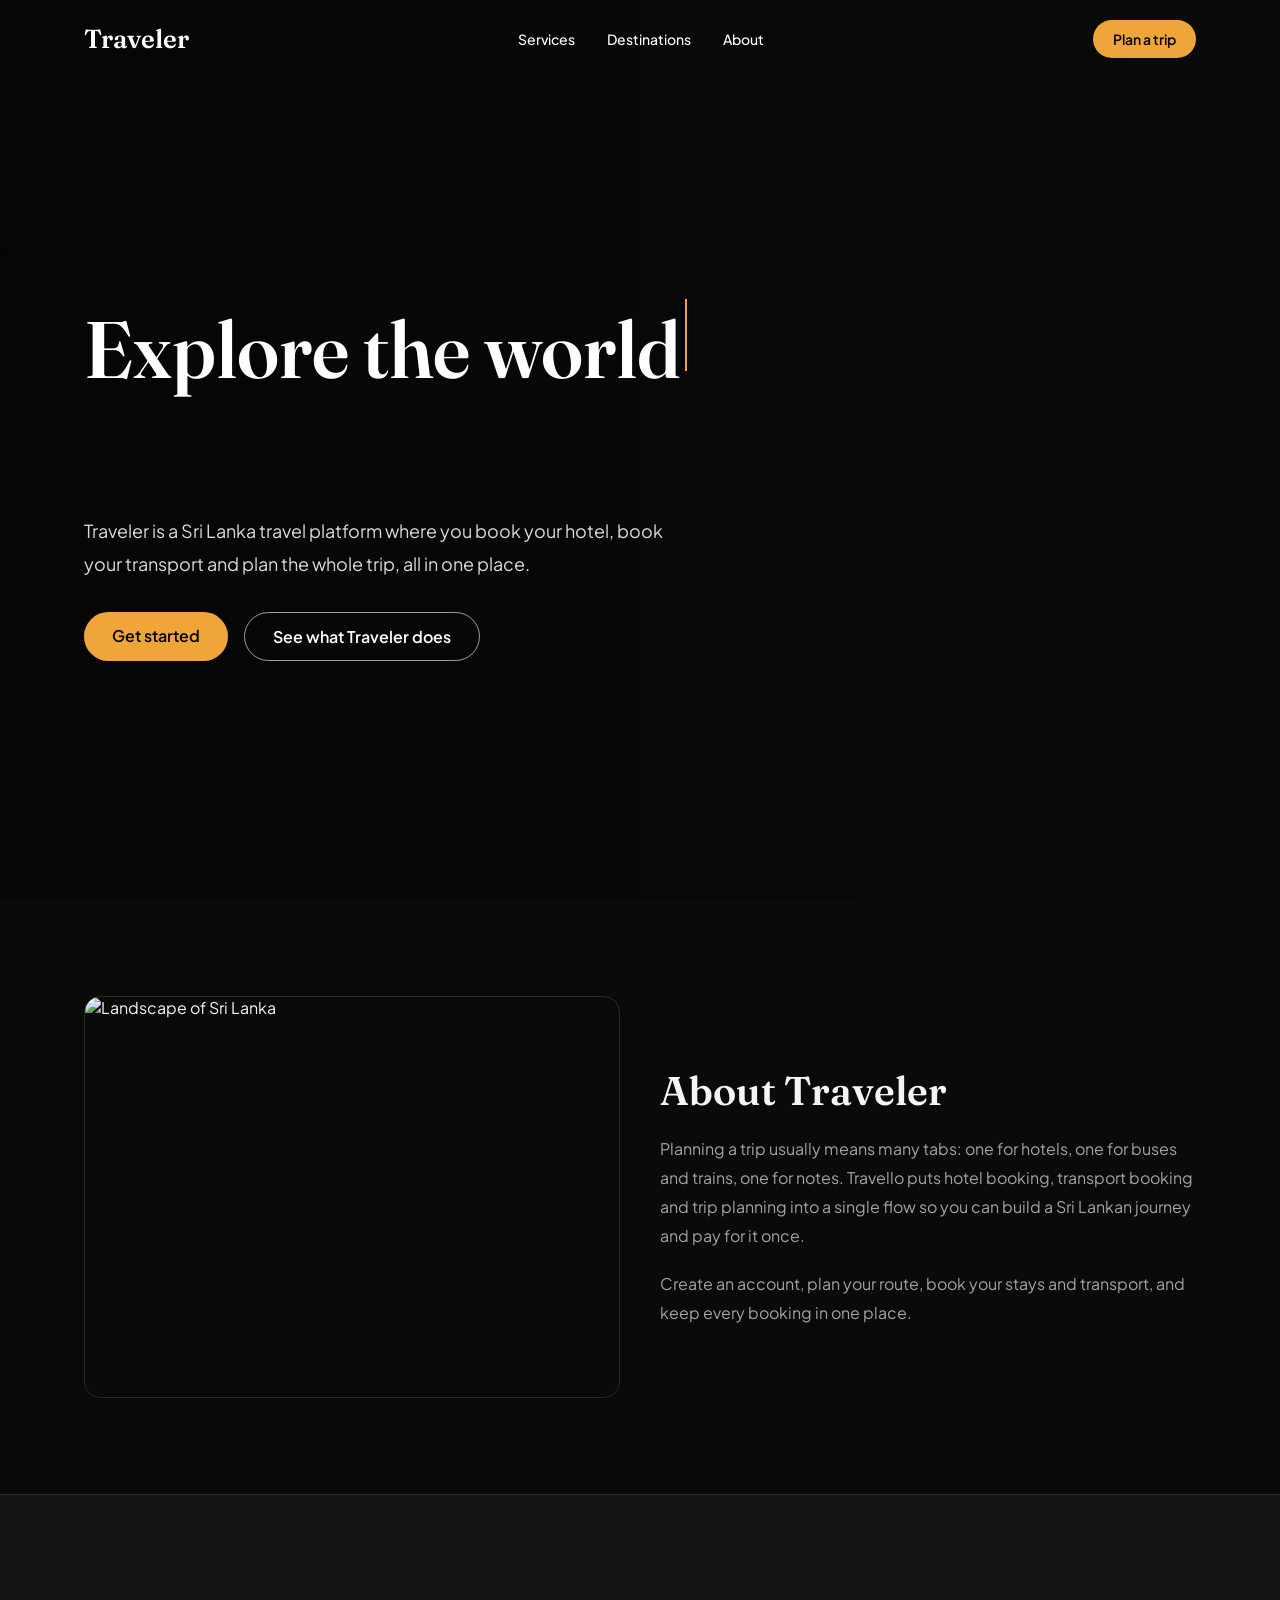
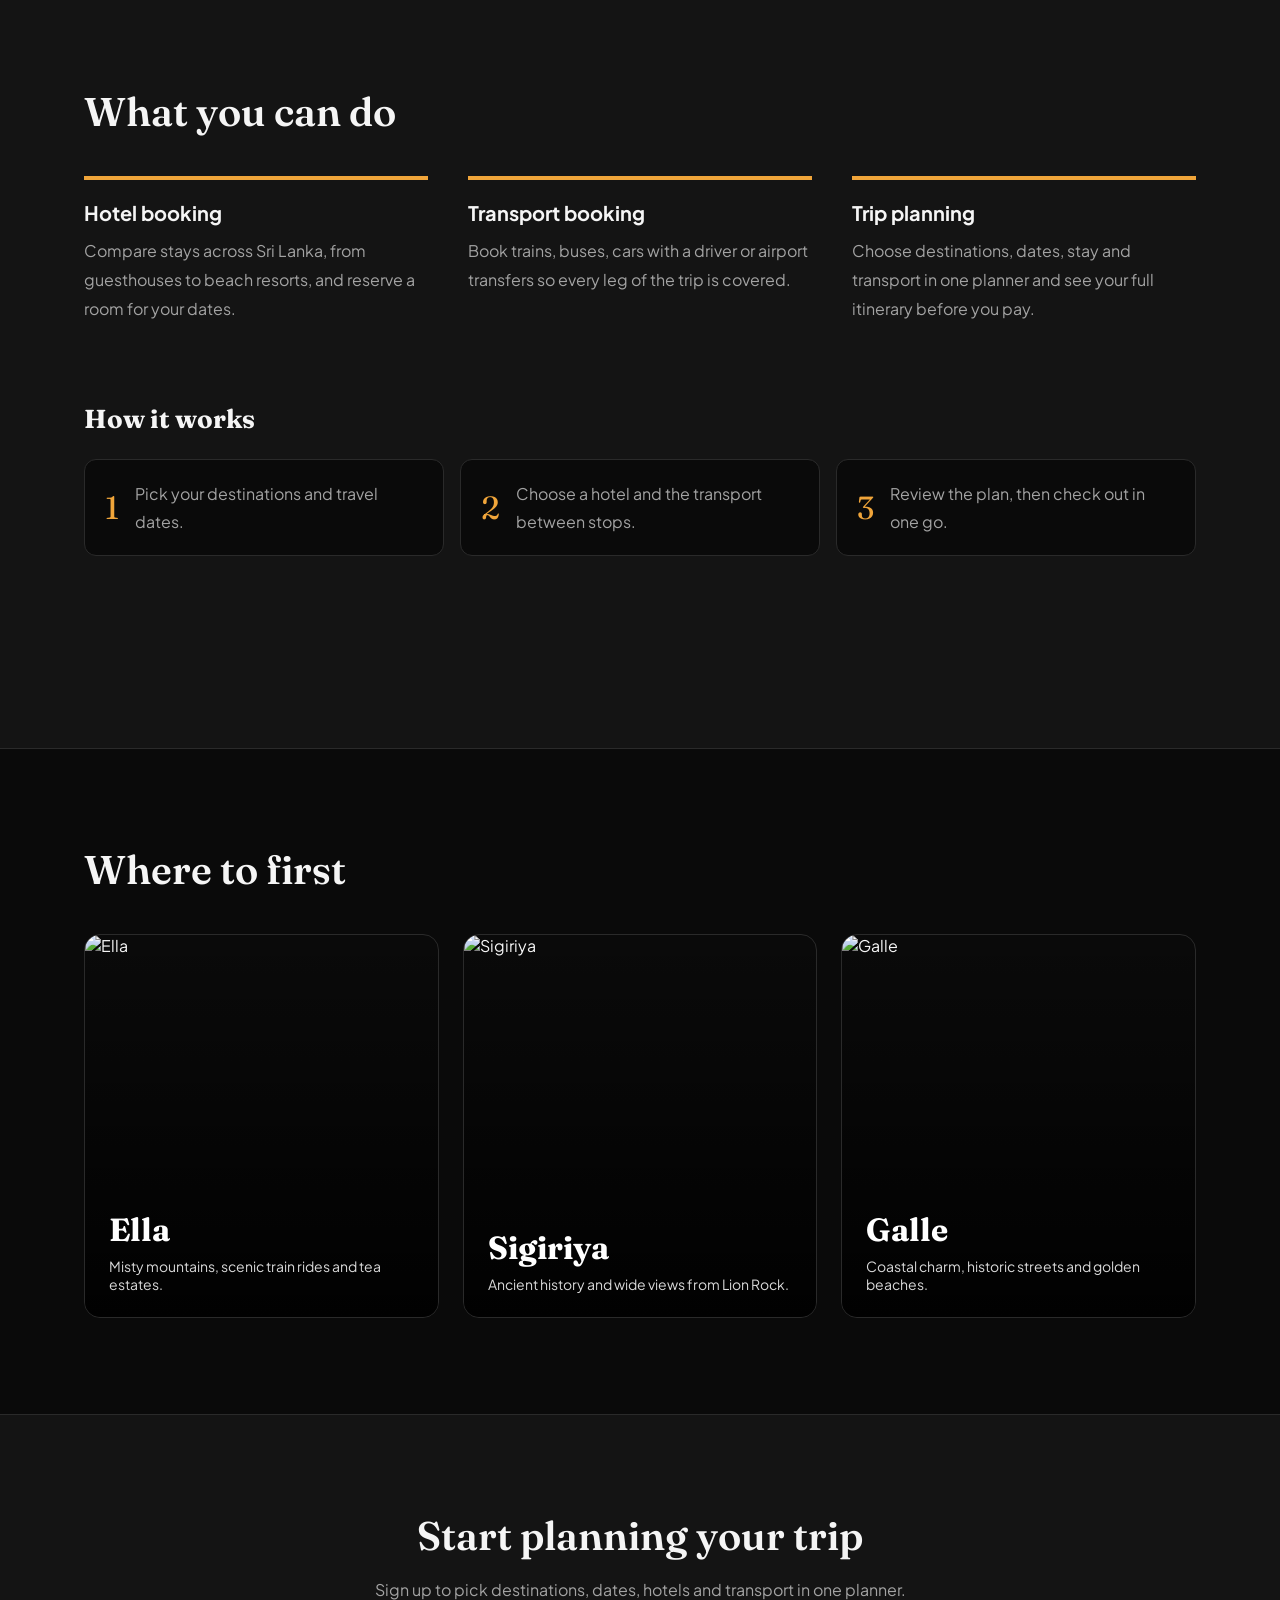
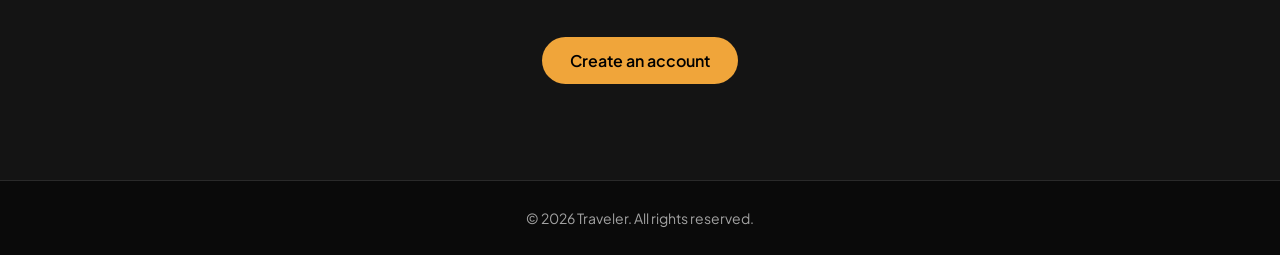
==== frontend/index.html @ 18f25c54 "first commit" ====
<!DOCTYPE html>
<html lang="en">
<head>
    <meta charset="UTF-8">
    <meta name="viewport" content="width=device-width, initial-scale=1.0">

    <title>Traveler</title>

    <meta name="description" content="Book hotels and transport and plan your whole Sri Lankan trip in one place.">

    <link rel="stylesheet" href="css/style.css">

    <link rel="preconnect" href="https://fonts.googleapis.com">
    <link rel="preconnect" href="https://fonts.gstatic.com" crossorigin>

    <link href="https://fonts.googleapis.com/css2?family=Fraunces:wght@400;600;700&family=Plus+Jakarta+Sans:wght@400;500;600;700&display=swap" rel="stylesheet">
</head>

<body>

    <!-- NAVBAR -->
    <header class="navbar">
        <nav class="nav-container">

            <a href="/" class="logo">Traveler</a>

            <ul class="nav-links">
                <li><a href="#services">Services</a></li>
                <li><a href="#destinations">Destinations</a></li>
                <li><a href="#about">About</a></li>
            </ul>

            <a href="#planner" class="nav-button">Plan a trip</a>

        </nav>
    </header>


    <!-- HERO SECTION -->
    <section class="hero">

        <div class="hero-background">

            <div class="hero-slide active"
                style="background-image:url('https://res.cloudinary.com/dt2xaqo32/image/upload/v1793453480/3558149_latkif.jpg')">
            </div>

            <div class="hero-slide"
                style="background-image:url('https://res.cloudinary.com/dt2xaqo32/image/upload/v1793454699/454952-sri-lanka-wallpaper_hl4gwv.jpg')">
            </div>

            <div class="hero-slide"
                style="background-image:url('https://res.cloudinary.com/dt2xaqo32/image/upload/v1793513222/Gemini_Generated_Image_aygsx2aygsx2aygs_eiuy8b.jpg')">
            </div>

            <div class="hero-slide"
                style="background-image:url('https://res.cloudinary.com/dt2xaqo32/image/upload/v1793544504/5d0ff2b4b6e6857f1e14ebf3b4fa1cd912f578b6a641a0e3d8271cfc5e1c891c_yoshoy.avif')">
            </div>

            <div class="hero-overlay"></div>

        </div>

        <div class="hero-content">

            <h1><span id="typing-text"></span><span class="cursor"></span></h1>

            <p>
                Traveler is a Sri Lanka travel platform where you book your hotel,
                book your transport and plan the whole trip, all in one place.
            </p>

            <div class="hero-buttons">

                <a href="#planner" class="primary-button">
                    Get started
                </a>

                <a href="#services" class="secondary-button">
                    See what Traveler does
                </a>

            </div>

        </div>

    </section>


    <!-- ABOUT SECTION -->
    <section id="about" class="about section-container">

        <div class="about-image">

            <img
                src="https://res.cloudinary.com/dt2xaqo32/image/upload/v1793513240/Gemini_Generated_Image_sii0vesii0vesii0_qx1nkr.jpg"
                alt="Landscape of Sri Lanka"
                loading="lazy"
            >

        </div>

        <div class="about-content">

            <h2>About Traveler</h2>

            <p>
                Planning a trip usually means many tabs: one for hotels,
                one for buses and trains, one for notes. Travello puts hotel
                booking, transport booking and trip planning into a single
                flow so you can build a Sri Lankan journey and pay for it once.
            </p>

            <p>
                Create an account, plan your route, book your stays and
                transport, and keep every booking in one place.
            </p>

        </div>

    </section>


    <!-- SERVICES SECTION -->
    <section id="services" class="services">

        <div class="section-container">

            <h2>What you can do</h2>

            <div class="services-grid">

                <div class="service-card">
                    <h3>Hotel booking</h3>

                    <p>
                        Compare stays across Sri Lanka, from guesthouses
                        to beach resorts, and reserve a room for your dates.
                    </p>
                </div>

                <div class="service-card">
                    <h3>Transport booking</h3>

                    <p>
                        Book trains, buses, cars with a driver or airport
                        transfers so every leg of the trip is covered.
                    </p>
                </div>

                <div class="service-card">
                    <h3>Trip planning</h3>

                    <p>
                        Choose destinations, dates, stay and transport
                        in one planner and see your full itinerary before you pay.
                    </p>
                </div>

            </div>


            <!-- HOW IT WORKS -->
            <h3 class="how-title">How it works</h3>

            <ol class="steps-grid">

                <li>
                    <span>1</span>
                    <p>Pick your destinations and travel dates.</p>
                </li>

                <li>
                    <span>2</span>
                    <p>Choose a hotel and the transport between stops.</p>
                </li>

                <li>
                    <span>3</span>
                    <p>Review the plan, then check out in one go.</p>
                </li>

            </ol>

        </div>

    </section>


    <!-- DESTINATIONS SECTION -->
    <section id="destinations" class="destinations section-container">

        <h2>Where to first</h2>

        <div class="destination-grid">

            <article class="destination-card">

                <img
                    src="https://res.cloudinary.com/dt2xaqo32/image/upload/v1793513222/Gemini_Generated_Image_aygsx2aygsx2aygs_eiuy8b.jpg"
                    alt="Ella"
                    loading="lazy"
                >

                <div class="destination-overlay"></div>

                <div class="destination-info">
                    <h3>Ella</h3>
                    <p>Misty mountains, scenic train rides and tea estates.</p>
                </div>

            </article>


            <article class="destination-card">

                <img
                    src="https://res.cloudinary.com/dt2xaqo32/image/upload/v1793544504/5d0ff2b4b6e6857f1e14ebf3b4fa1cd912f578b6a641a0e3d8271cfc5e1c891c_yoshoy.avif"
                    alt="Sigiriya"
                    loading="lazy"
                >

                <div class="destination-overlay"></div>

                <div class="destination-info">
                    <h3>Sigiriya</h3>
                    <p>Ancient history and wide views from Lion Rock.</p>
                </div>

            </article>


            <article class="destination-card">

                <img
                    src="https://res.cloudinary.com/dt2xaqo32/image/upload/v1793454699/454952-sri-lanka-wallpaper_hl4gwv.jpg"
                    alt="Galle"
                    loading="lazy"
                >

                <div class="destination-overlay"></div>

                <div class="destination-info">
                    <h3>Galle</h3>
                    <p>Coastal charm, historic streets and golden beaches.</p>
                </div>

            </article>

        </div>

    </section>


    <!-- CALL TO ACTION -->
    <section id="planner" class="planner">

        <div class="planner-content">

            <h2>Start planning your trip</h2>

            <p>
                Sign up to pick destinations, dates, hotels and transport
                in one planner.
            </p>

            <a href="#planner" class="primary-button">
                Create an account
            </a>

        </div>

    </section>


    <!-- FOOTER -->
    <footer class="footer">

        <p>© 2026 Traveler. All rights reserved.</p>

    </footer>


    <script src="js/script.js"></script>

</body>
</html>
---- frontend/css/style.css ----
@import url("https://fonts.googleapis.com/css2?family=Fraunces:wght@400;600;700&family=Plus+Jakarta+Sans:wght@400;500;600;700&display=swap");

:root {
    --color-base: #0a0a0a;
    --color-surface: #141414;
    --color-line: #2a2a2a;
    --color-fg: #f5f5f5;
    --color-muted: #a3a3a3;
    --color-sun: #f0a53a;
    --color-lagoon: #1f8a8a;

    --font-display: "Fraunces", Georgia, serif;
    --font-sans: "Plus Jakarta Sans", sans-serif;
}

* {
    margin: 0;
    padding: 0;
    box-sizing: border-box;
}

html {
    scroll-behavior: smooth;
    scroll-padding-top: 80px;
}

body {
    background: var(--color-base);
    color: var(--color-fg);
    font-family: var(--font-sans);
    -webkit-font-smoothing: antialiased;
}

a {
    text-decoration: none;
    color: inherit;
}

img {
    max-width: 100%;
    display: block;
}

h1, h2, h3 {
    font-family: var(--font-display);
}

::selection {
    background: var(--color-sun);
    color: black;
}

:focus-visible {
    outline: 2px solid var(--color-sun);
    outline-offset: 3px;
}


/* SCROLLBAR */

::-webkit-scrollbar {
    width: 8px;
}

::-webkit-scrollbar-track {
    background: #000;
}

::-webkit-scrollbar-thumb {
    background: var(--color-sun);
    border-radius: 999px;
    border: 1px solid #000;
}

::-webkit-scrollbar-thumb:hover {
    background: #ffb94d;
}

* {
    scrollbar-width: thin;
    scrollbar-color: var(--color-sun) #000;
}


/* NAVBAR */

.navbar {
    position: absolute;
    top: 0;
    left: 0;
    width: 100%;
    z-index: 30;
}

.nav-container {
    max-width: 1152px;
    margin: auto;
    padding: 20px;
    display: flex;
    justify-content: space-between;
    align-items: center;
    color: white;
}

.logo {
    font-family: var(--font-display);
    font-size: 26px;
    font-weight: 600;
}

.logo:hover,
.nav-links a:hover {
    color: var(--color-sun);
}

.nav-links {
    display: flex;
    list-style: none;
    gap: 32px;
    font-size: 14px;
    font-weight: 500;
}

.nav-button {
    background: var(--color-sun);
    color: black;
    padding: 10px 20px;
    border-radius: 30px;
    font-size: 14px;
    font-weight: 600;
    transition: 0.3s;
}

.nav-button:hover,
.primary-button:hover {
    background: black;
    color: var(--color-sun);
}


/* BUTTONS */

.primary-button,
.secondary-button {
    display: inline-block;
    padding: 13px 28px;
    border-radius: 50px;
    font-weight: 600;
    transition: 0.3s;
}

.primary-button {
    background: var(--color-sun);
    color: black;
}

.secondary-button {
    border: 1px solid rgba(255,255,255,0.6);
    color: white;
}

.secondary-button:hover {
    background: rgba(255,255,255,0.1);
}


/* HERO */

.hero {
    position: relative;
    min-height: 100svh;
    display: flex;
    align-items: center;
    overflow: hidden;
    color: white;
}

.hero-background {
    position: absolute;
    inset: 0;
}

.hero-slide {
    position: absolute;
    inset: 0;
    background-size: cover;
    background-position: center;
    opacity: 0;
    transition: opacity 1.6s ease;
}

.hero-slide.active {
    opacity: 1;
}

.hero-overlay {
    position: absolute;
    inset: 0;
    background: linear-gradient(
        to right,
        rgba(0,0,0,0.45),
        rgba(0,0,0,0.25),
        transparent
    );
}

.hero-content {
    position: relative;
    width: 100%;
    max-width: 1152px;
    margin: auto;
    padding: 100px 20px 40px;
}

.hero h1 {
    font-size: clamp(48px, 7vw, 80px);
    line-height: 1.2;
    font-weight: 600;
    white-space: pre-line;
    min-height: 2.4em;
}

.hero p {
    margin-top: 24px;
    max-width: 600px;
    font-size: 18px;
    line-height: 1.8;
    color: rgba(255,255,255,0.85);
}

.hero-buttons {
    display: flex;
    flex-wrap: wrap;
    gap: 16px;
    margin-top: 32px;
}

#typing-text,
.cursor {
    display: inline;
}

.cursor {
    position: relative;
    display: inline-block;
    width: 2px;
    height: 0.9em;
    background: var(--color-sun);
    margin-left: 5px;
    vertical-align: 0.08em;
    animation: blink 0.8s infinite;
}

@keyframes blink {
    50% {
        opacity: 0;
    }
}


/* COMMON SECTION */

.section-container {
    max-width: 1152px;
    margin: auto;
    padding: 96px 20px;
}

.section-container h2,
.services h2,
.planner h2 {
    font-size: 40px;
    font-weight: 600;
}


/* ABOUT */

.about {
    display: grid;
    grid-template-columns: 1fr 1fr;
    align-items: center;
    gap: 40px;
}

.about-image img {
    width: 100%;
    aspect-ratio: 4 / 3;
    object-fit: cover;
    border-radius: 16px;
    border: 1px solid var(--color-line);
}

.about-content p {
    margin-top: 20px;
    max-width: 550px;
    color: var(--color-muted);
    line-height: 1.8;
}


/* SERVICES */

.services {
    background: var(--color-surface);
    border-top: 1px solid var(--color-line);
    border-bottom: 1px solid var(--color-line);
    padding: 96px 0;
}

.services-grid {
    display: grid;
    grid-template-columns: repeat(3, 1fr);
    gap: 40px;
    margin-top: 40px;
}

.service-card {
    border-top: 4px solid var(--color-sun);
    padding-top: 20px;
}

.service-card h3 {
    font-family: var(--font-sans);
    font-size: 20px;
}

.service-card p {
    margin-top: 12px;
    color: var(--color-muted);
    line-height: 1.8;
}

.how-title {
    margin-top: 80px;
    font-size: 26px;
}

.steps-grid {
    display: grid;
    grid-template-columns: repeat(3, 1fr);
    gap: 16px;
    margin-top: 24px;
    list-style: none;
}

.steps-grid li {
    display: flex;
    align-items: center;
    gap: 16px;
    background: var(--color-base);
    border: 1px solid var(--color-line);
    border-radius: 12px;
    padding: 20px;
}

.steps-grid span {
    font-family: var(--font-display);
    color: var(--color-sun);
    font-size: 32px;
}

.steps-grid p {
    color: var(--color-muted);
    line-height: 1.7;
}


/* DESTINATIONS */

.destination-grid {
    display: grid;
    grid-template-columns: repeat(3, 1fr);
    gap: 24px;
    margin-top: 40px;
}

.destination-card {
    position: relative;
    height: 384px;
    overflow: hidden;
    border-radius: 16px;
    border: 1px solid var(--color-line);
    color: white;
}

.destination-card img {
    position: absolute;
    inset: 0;
    width: 100%;
    height: 100%;
    object-fit: cover;
    transition: transform 0.5s;
}

.destination-card:hover img {
    transform: scale(1.06);
}

.destination-overlay {
    position: absolute;
    inset: 0;
    background: linear-gradient(
        to top,
        rgba(0,0,0,0.9),
        transparent
    );
}

.destination-info {
    position: absolute;
    bottom: 0;
    padding: 24px;
}

.destination-info h3 {
    font-size: 32px;
}

.destination-info p {
    margin-top: 8px;
    font-size: 14px;
    color: rgba(255,255,255,0.85);
}


/* PLANNER */

.planner {
    padding: 96px 20px;
    text-align: center;
    background: var(--color-surface);
    border-top: 1px solid var(--color-line);
}

.planner-content {
    max-width: 650px;
    margin: auto;
}

.planner p {
    margin-top: 16px;
    color: var(--color-muted);
    line-height: 1.8;
}

.planner .primary-button {
    margin-top: 32px;
}


/* FOOTER */

.footer {
    padding: 28px 20px;
    text-align: center;
    border-top: 1px solid var(--color-line);
    color: var(--color-muted);
    font-size: 14px;
}


/* RESPONSIVE */

@media (max-width: 768px) {

    .nav-links {
        display: none;
    }

    .hero h1 {
        font-size: 48px;
    }

    .about {
        grid-template-columns: 1fr;
    }

    .services-grid,
    .steps-grid,
    .destination-grid {
        grid-template-columns: 1fr;
    }

    .section-container h2,
    .services h2,
    .planner h2 {
        font-size: 34px;
    }

    .services-grid {
        gap: 35px;
    }

    .destination-card {
        height: 350px;
    }

}

@media (prefers-reduced-motion: reduce) {
    *,
    *::before,
    *::after {
        scroll-behavior: auto !important;
        animation-duration: 0.01ms !important;
        transition-duration: 0.01ms !important;
    }
}
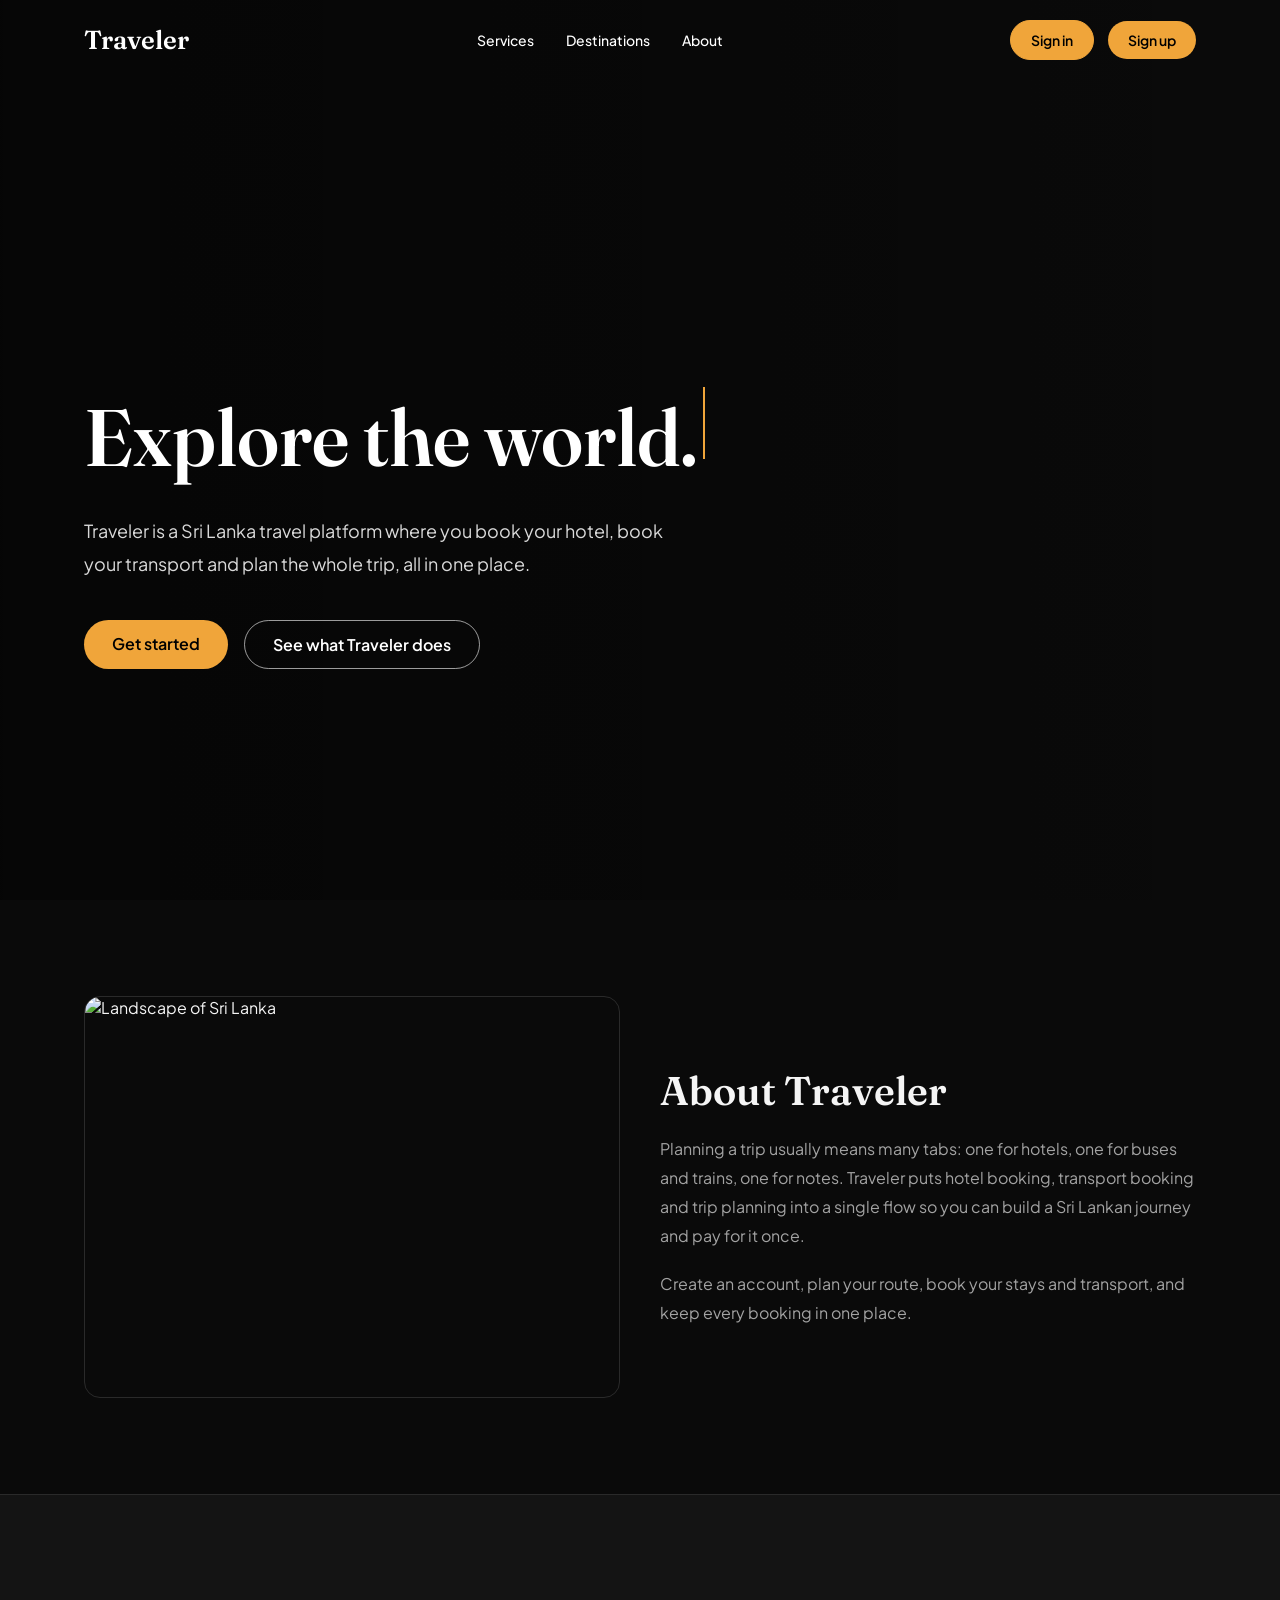
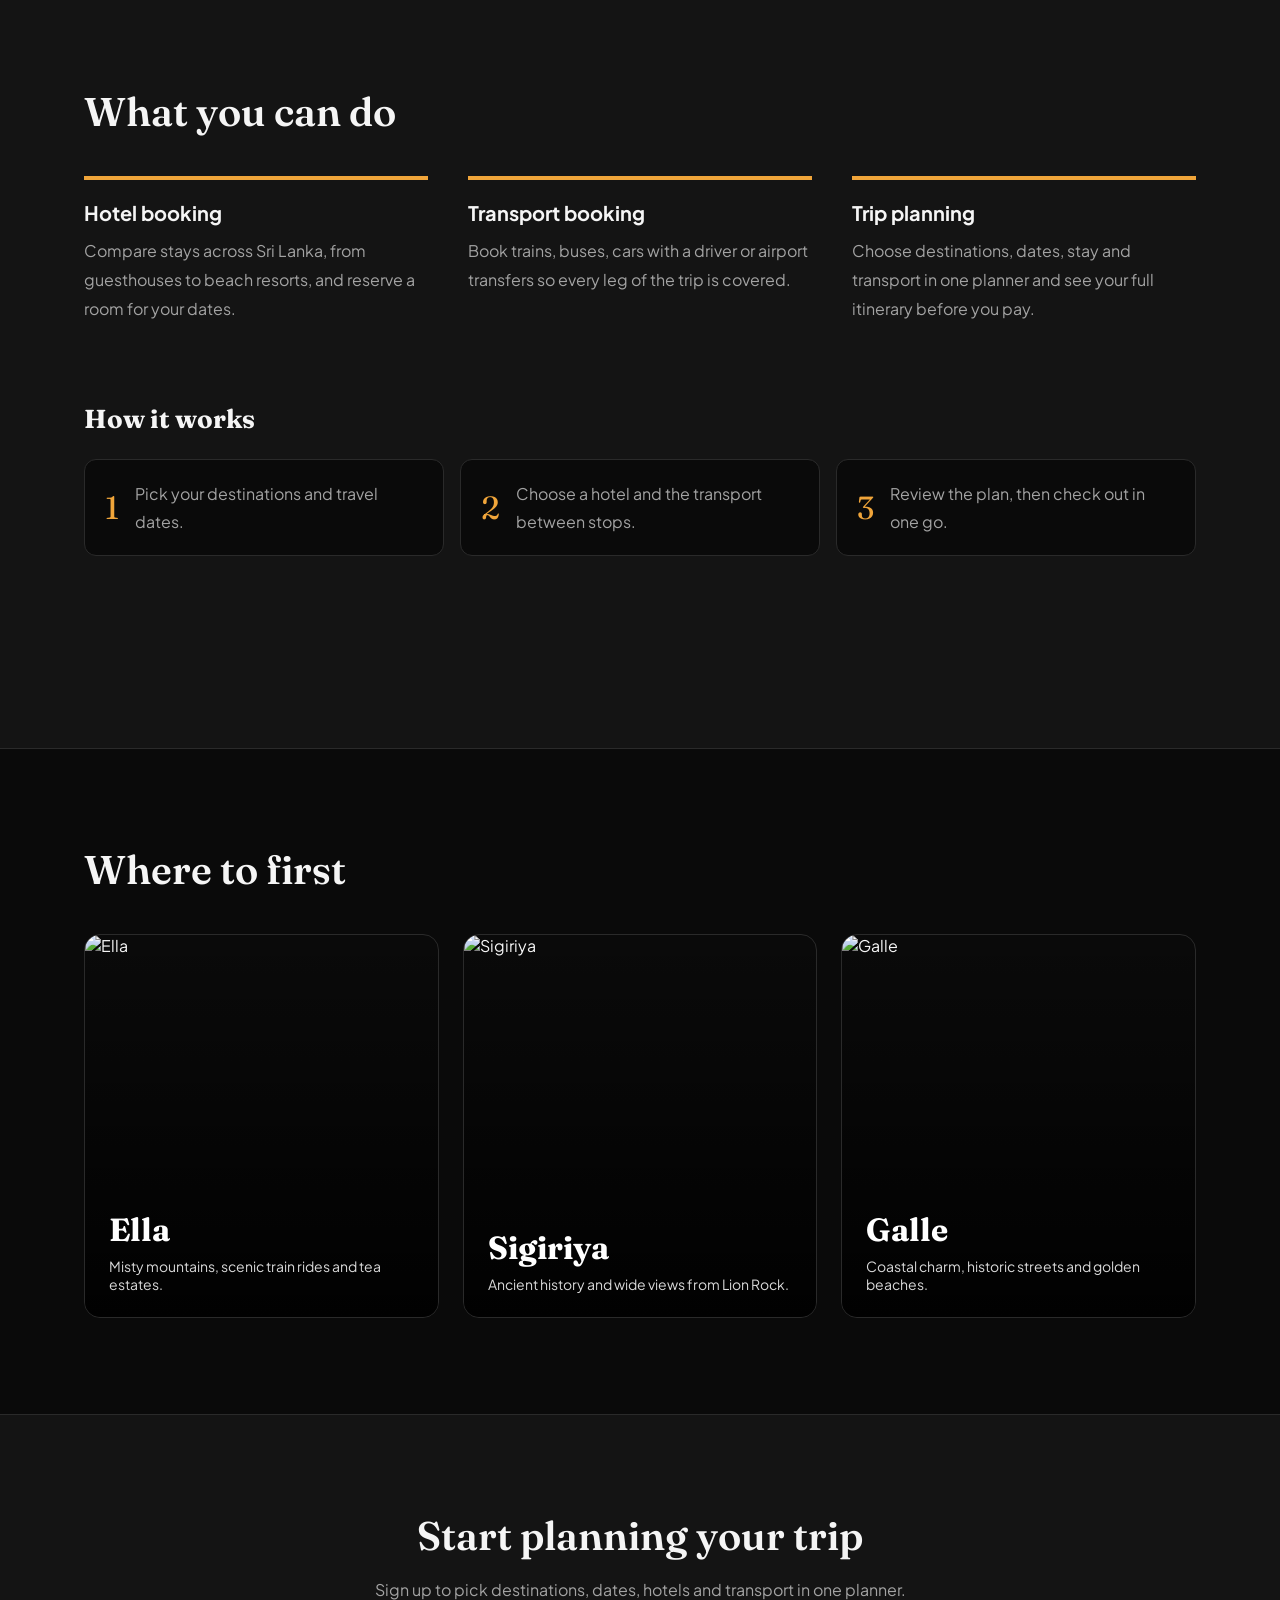
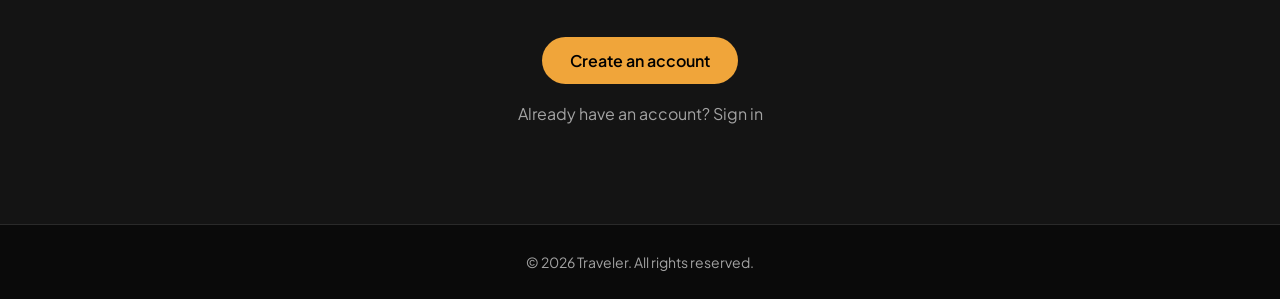
==== commit c82686ea: "Add to the signin & signup pages" ====
--- a/frontend/index.html
+++ b/frontend/index.html
@@ -1,6 +1,7 @@
 
 <!DOCTYPE html>
 <html lang="en">
+
 <head>
     <meta charset="UTF-8">
     <meta name="viewport" content="width=device-width, initial-scale=1.0">
@@ -31,7 +32,18 @@
                 <li><a href="#about">About</a></li>
             </ul>
 
-            <a href="#planner" class="nav-button">Plan a trip</a>
+            <!-- AUTH BUTTONS -->
+            <div class="nav-auth">
+
+                <a href="signin/index.html" class="nav-signin">
+                    Sign in
+                </a>
+
+                <a href="signup/index.html" class="nav-button">
+                    Sign up
+                </a>
+
+            </div>
 
         </nav>
     </header>
@@ -64,7 +76,9 @@
 
         <div class="hero-content">
 
-            <h1><span id="typing-text"></span><span class="cursor"></span></h1>
+            <h1>
+                <span id="typing-text"></span><span class="cursor"></span>
+            </h1>
 
             <p>
                 Traveler is a Sri Lanka travel platform where you book your hotel,
@@ -73,7 +87,7 @@
 
             <div class="hero-buttons">
 
-                <a href="#planner" class="primary-button">
+                <a href="signup/index.html" class="primary-button">
                     Get started
                 </a>
 
@@ -107,7 +121,7 @@
 
             <p>
                 Planning a trip usually means many tabs: one for hotels,
-                one for buses and trains, one for notes. Travello puts hotel
+                one for buses and trains, one for notes. Traveler puts hotel
                 booking, transport booking and trip planning into a single
                 flow so you can build a Sri Lankan journey and pay for it once.
             </p>
@@ -132,30 +146,36 @@
             <div class="services-grid">
 
                 <div class="service-card">
+
                     <h3>Hotel booking</h3>
 
                     <p>
                         Compare stays across Sri Lanka, from guesthouses
                         to beach resorts, and reserve a room for your dates.
                     </p>
+
                 </div>
 
                 <div class="service-card">
+
                     <h3>Transport booking</h3>
 
                     <p>
                         Book trains, buses, cars with a driver or airport
                         transfers so every leg of the trip is covered.
                     </p>
+
                 </div>
 
                 <div class="service-card">
+
                     <h3>Trip planning</h3>
 
                     <p>
                         Choose destinations, dates, stay and transport
                         in one planner and see your full itinerary before you pay.
                     </p>
+
                 </div>
 
             </div>
@@ -265,10 +285,18 @@
                 in one planner.
             </p>
 
-            <a href="#planner" class="primary-button">
+            <a href="signup/index.html" class="primary-button">
                 Create an account
             </a>
 
+            <p class="login-prompt">
+                Already have an account?
+
+                <a href="signin/index.html">
+                    Sign in
+                </a>
+            </p>
+
         </div>
 
     </section>
@@ -282,6 +310,7 @@
     </footer>
 
 
+    <!-- JAVASCRIPT -->
     <script src="js/script.js"></script>
 
 </body>
--- a/frontend/css/style.css
+++ b/frontend/css/style.css
@@ -132,6 +132,28 @@
     transition: 0.3s;
 }
 
+.nav-auth {
+    display: flex;
+    align-items: center;
+    gap: 14px;
+}
+
+.nav-signin {
+    background: var(--color-sun);
+    color: black;
+    padding: 10px 20px;
+    border: 1px solid var(--color-sun);
+    border-radius: 30px;
+    font-size: 14px;
+    font-weight: 600;
+    transition: 0.3s;
+}
+
+.nav-signin:hover {
+    background: black;
+    color: var(--color-sun);
+}
+
 .nav-button:hover,
 .primary-button:hover {
     background: black;
@@ -218,11 +240,11 @@
     line-height: 1.2;
     font-weight: 600;
     white-space: pre-line;
-    min-height: 2.4em;
+    height: 2.4em;
 }
 
 .hero p {
-    margin-top: 24px;
+    margin-top: 32px;
     max-width: 600px;
     font-size: 18px;
     line-height: 1.8;
@@ -233,7 +255,7 @@
     display: flex;
     flex-wrap: wrap;
     gap: 16px;
-    margin-top: 32px;
+    margin-top: 40px;
 }
 
 #typing-text,
@@ -471,6 +493,7 @@
 
     .hero h1 {
         font-size: 48px;
+        height: 3.6em;
     }
 
     .about {
@@ -497,6 +520,12 @@
         height: 350px;
     }
 
+}
+
+@media (max-width: 440px) {
+    .hero h1 {
+        height: 4.8em;
+    }
 }
 
 @media (prefers-reduced-motion: reduce) {
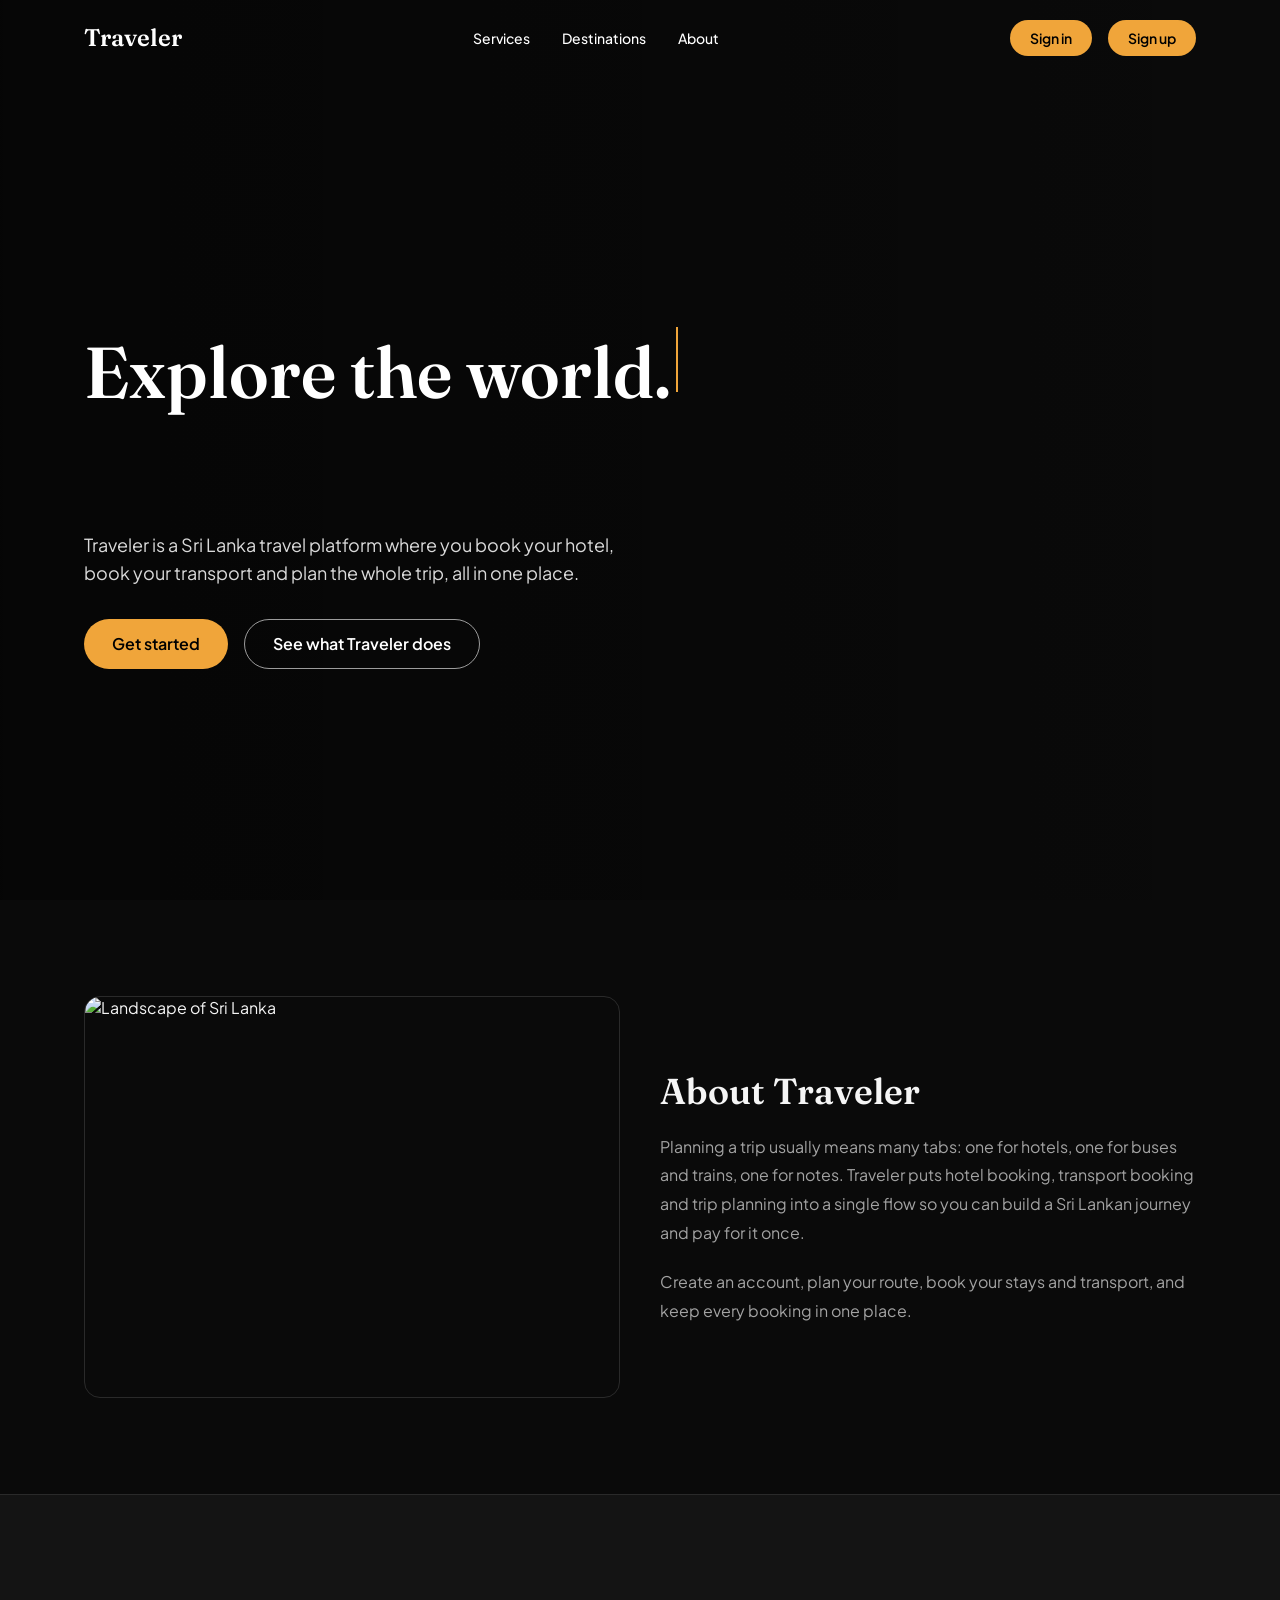
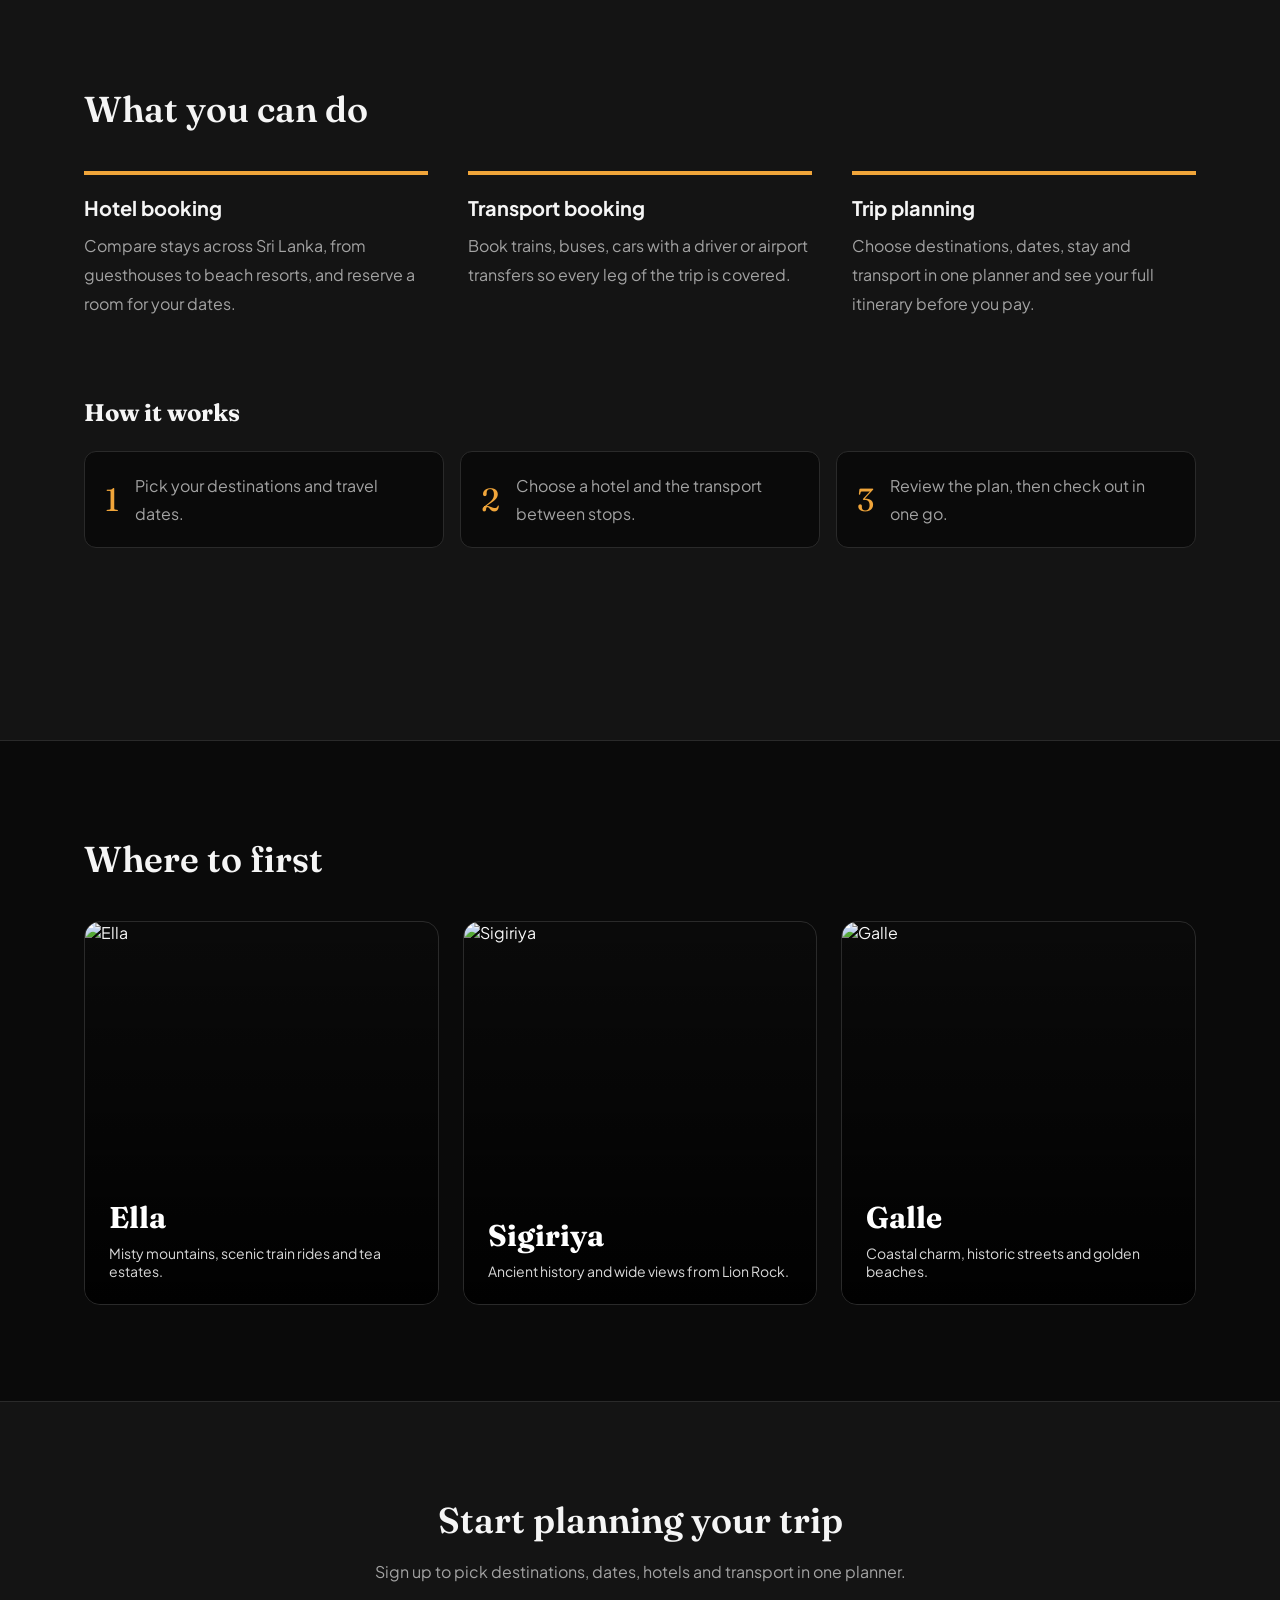
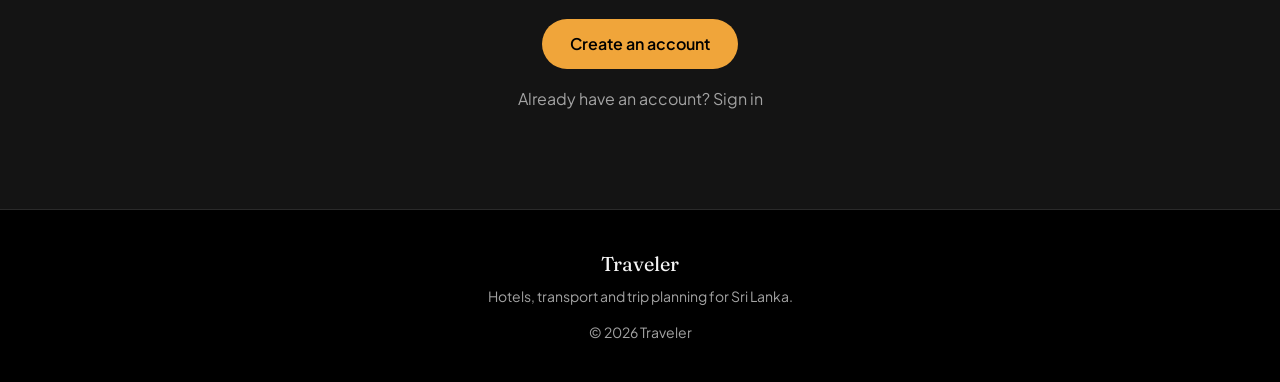
==== commit 24ec0592: "Response the Home page" ====
--- a/frontend/index.html
+++ b/frontend/index.html
@@ -76,9 +76,7 @@
 
         <div class="hero-content">
 
-            <h1>
-                <span id="typing-text"></span><span class="cursor"></span>
-            </h1>
+            <h1><span id="typing-text"></span><span class="cursor"></span></h1>
 
             <p>
                 Traveler is a Sri Lanka travel platform where you book your hotel,
@@ -305,7 +303,9 @@
     <!-- FOOTER -->
     <footer class="footer">
 
-        <p>© 2026 Traveler. All rights reserved.</p>
+        <p class="footer-brand">Traveler</p>
+        <p class="footer-tagline">Hotels, transport and trip planning for Sri Lanka.</p>
+        <p class="footer-copyright">© 2026 Traveler</p>
 
     </footer>
 
--- a/frontend/css/style.css
+++ b/frontend/css/style.css
@@ -105,8 +105,9 @@
 
 .logo {
     font-family: var(--font-display);
-    font-size: 26px;
+    font-size: 24px;
     font-weight: 600;
+    line-height: 32px;
 }
 
 .logo:hover,
@@ -125,27 +126,28 @@
 .nav-button {
     background: var(--color-sun);
     color: black;
-    padding: 10px 20px;
+    padding: 8px 20px;
     border-radius: 30px;
     font-size: 14px;
     font-weight: 600;
+    line-height: 20px;
     transition: 0.3s;
 }
 
 .nav-auth {
     display: flex;
     align-items: center;
-    gap: 14px;
+    gap: 16px;
 }
 
 .nav-signin {
     background: var(--color-sun);
     color: black;
-    padding: 10px 20px;
-    border: 1px solid var(--color-sun);
+    padding: 8px 20px;
     border-radius: 30px;
     font-size: 14px;
     font-weight: 600;
+    line-height: 20px;
     transition: 0.3s;
 }
 
@@ -166,13 +168,16 @@
 .primary-button,
 .secondary-button {
     display: inline-block;
-    padding: 13px 28px;
+    padding: 12px 28px;
     border-radius: 50px;
     font-weight: 600;
+    line-height: 24px;
     transition: 0.3s;
 }
 
 .primary-button {
+    padding-top: 13px;
+    padding-bottom: 13px;
     background: var(--color-sun);
     color: black;
 }
@@ -232,22 +237,22 @@
     width: 100%;
     max-width: 1152px;
     margin: auto;
-    padding: 100px 20px 40px;
+    padding: 96px 20px 0;
 }
 
 .hero h1 {
-    font-size: clamp(48px, 7vw, 80px);
-    line-height: 1.2;
+    font-size: 48px;
+    line-height: 1.25;
     font-weight: 600;
     white-space: pre-line;
-    height: 2.4em;
+    height: 2.5em;
 }
 
 .hero p {
-    margin-top: 32px;
-    max-width: 600px;
+    margin-top: 24px;
+    max-width: 576px;
     font-size: 18px;
-    line-height: 1.8;
+    line-height: 28px;
     color: rgba(255,255,255,0.85);
 }
 
@@ -255,7 +260,7 @@
     display: flex;
     flex-wrap: wrap;
     gap: 16px;
-    margin-top: 40px;
+    margin-top: 32px;
 }
 
 #typing-text,
@@ -292,7 +297,7 @@
 .section-container h2,
 .services h2,
 .planner h2 {
-    font-size: 40px;
+    font-size: 36px;
     font-weight: 600;
 }
 
@@ -356,7 +361,7 @@
 
 .how-title {
     margin-top: 80px;
-    font-size: 26px;
+    font-size: 24px;
 }
 
 .steps-grid {
@@ -437,7 +442,7 @@
 }
 
 .destination-info h3 {
-    font-size: 32px;
+    font-size: 30px;
 }
 
 .destination-info p {
@@ -475,13 +480,31 @@
 /* FOOTER */
 
 .footer {
-    padding: 28px 20px;
+    padding: 40px 20px;
     text-align: center;
     border-top: 1px solid var(--color-line);
+    background: #000;
     color: var(--color-muted);
     font-size: 14px;
 }
 
+.footer-brand {
+    color: var(--color-fg);
+    font-family: var(--font-display);
+    font-size: 20px;
+    line-height: 28px;
+}
+
+.footer-tagline {
+    margin-top: 8px;
+    line-height: 20px;
+}
+
+.footer-copyright {
+    margin-top: 16px;
+    line-height: 20px;
+}
+
 
 /* RESPONSIVE */
 
@@ -489,11 +512,6 @@
 
     .nav-links {
         display: none;
-    }
-
-    .hero h1 {
-        font-size: 48px;
-        height: 3.6em;
     }
 
     .about {
@@ -522,9 +540,27 @@
 
 }
 
+@media (min-width: 640px) {
+    .hero h1 {
+        font-size: 72px;
+    }
+}
+
+@media (min-width: 640px) and (max-width: 767px) {
+    .hero h1 {
+        height: 3.75em;
+    }
+}
+
+@media (max-width: 480px) {
+    .hero h1 {
+        height: 3.75em;
+    }
+}
+
 @media (max-width: 440px) {
     .hero h1 {
-        height: 4.8em;
+        height: 5em;
     }
 }
 
